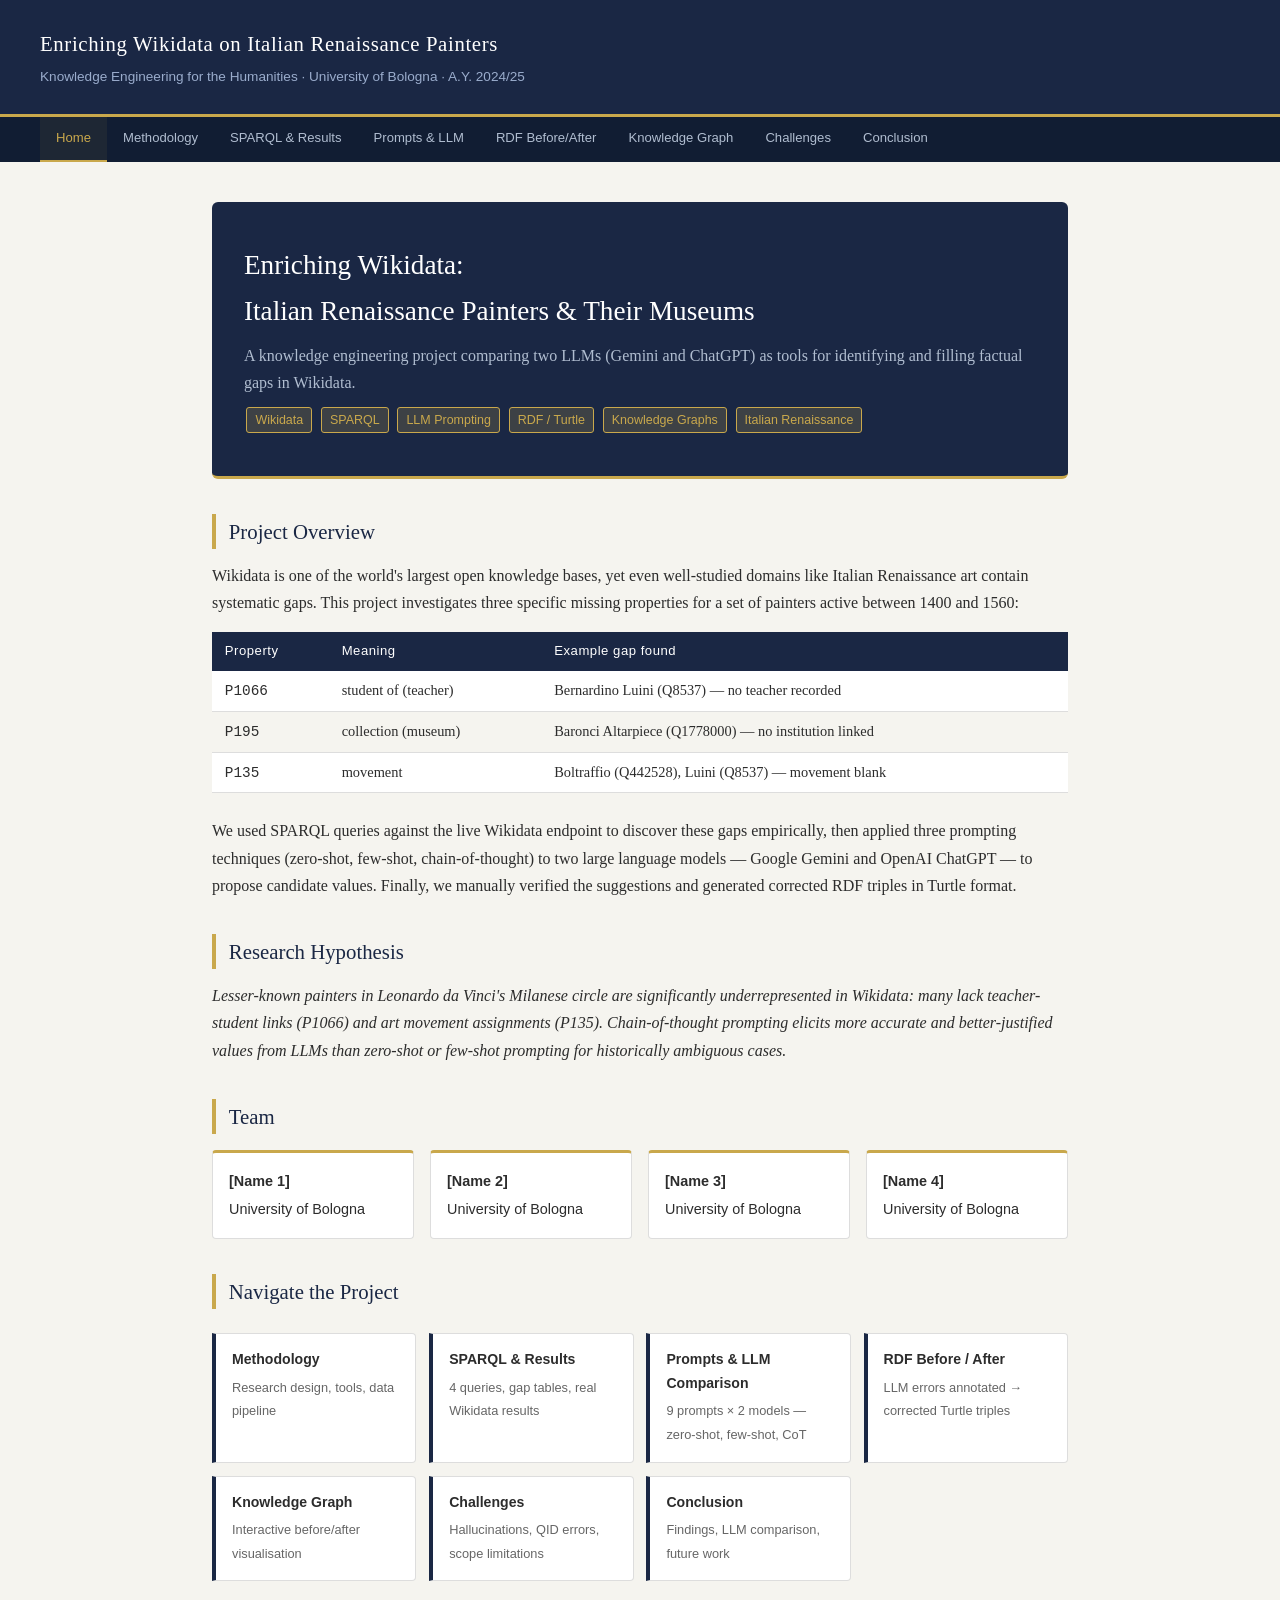
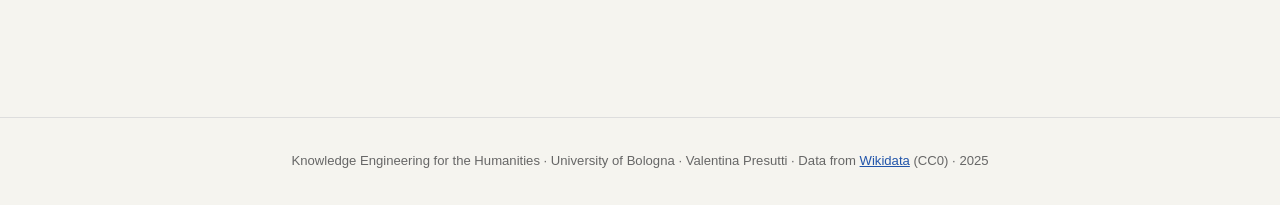
==== index.html @ 92e033bc "Initial deploy: KE Humanities project site" ====
<!DOCTYPE html>
<html lang="en">
<head>
  <meta charset="UTF-8">
  <meta name="viewport" content="width=device-width, initial-scale=1.0">
  <title>Enriching Wikidata: Italian Renaissance Painters</title>
  <link rel="stylesheet" href="style.css">
</head>
<body>

<header>
  <div class="site-title">Enriching Wikidata on Italian Renaissance Painters</div>
  <div class="site-subtitle">Knowledge Engineering for the Humanities · University of Bologna · A.Y. 2024/25</div>
</header>

<nav>
  <a href="index.html" class="active">Home</a>
  <a href="methodology.html">Methodology</a>
  <a href="sparql.html">SPARQL &amp; Results</a>
  <a href="prompts.html">Prompts &amp; LLM</a>
  <a href="rdf.html">RDF Before/After</a>
  <a href="graph.html">Knowledge Graph</a>
  <a href="challenges.html">Challenges</a>
  <a href="conclusion.html">Conclusion</a>
</nav>

<main>

  <div class="hero">
    <h1>Enriching Wikidata:<br>Italian Renaissance Painters &amp; Their Museums</h1>
    <p>A knowledge engineering project comparing two LLMs (Gemini and ChatGPT) as tools
       for identifying and filling factual gaps in Wikidata.</p>
    <span class="tag">Wikidata</span>
    <span class="tag">SPARQL</span>
    <span class="tag">LLM Prompting</span>
    <span class="tag">RDF / Turtle</span>
    <span class="tag">Knowledge Graphs</span>
    <span class="tag">Italian Renaissance</span>
  </div>

  <h2>Project Overview</h2>
  <p>
    Wikidata is one of the world's largest open knowledge bases, yet even well-studied
    domains like Italian Renaissance art contain systematic gaps. This project investigates
    three specific missing properties for a set of painters active between 1400 and 1560:
  </p>
  <table>
    <tr>
      <th>Property</th><th>Meaning</th><th>Example gap found</th>
    </tr>
    <tr>
      <td><code>P1066</code></td>
      <td>student of (teacher)</td>
      <td>Bernardino Luini (Q8537) — no teacher recorded</td>
    </tr>
    <tr>
      <td><code>P195</code></td>
      <td>collection (museum)</td>
      <td>Baronci Altarpiece (Q1778000) — no institution linked</td>
    </tr>
    <tr>
      <td><code>P135</code></td>
      <td>movement</td>
      <td>Boltraffio (Q442528), Luini (Q8537) — movement blank</td>
    </tr>
  </table>

  <p>
    We used SPARQL queries against the live Wikidata endpoint to discover these gaps
    empirically, then applied three prompting techniques (zero-shot, few-shot,
    chain-of-thought) to two large language models — Google Gemini and OpenAI ChatGPT —
    to propose candidate values. Finally, we manually verified the suggestions and
    generated corrected RDF triples in Turtle format.
  </p>

  <h2>Research Hypothesis</h2>
  <p>
    <em>Lesser-known painters in Leonardo da Vinci's Milanese circle are significantly
    underrepresented in Wikidata: many lack teacher-student links (P1066) and art
    movement assignments (P135). Chain-of-thought prompting elicits more accurate and
    better-justified values from LLMs than zero-shot or few-shot prompting for
    historically ambiguous cases.</em>
  </p>

  <h2>Team</h2>
  <div class="team-grid">
    <div class="team-card"><strong>[Name 1]</strong>University of Bologna</div>
    <div class="team-card"><strong>[Name 2]</strong>University of Bologna</div>
    <div class="team-card"><strong>[Name 3]</strong>University of Bologna</div>
    <div class="team-card"><strong>[Name 4]</strong>University of Bologna</div>
  </div>

  <h2>Navigate the Project</h2>
  <div class="quicklinks">
    <a class="quicklink" href="methodology.html">
      <strong>Methodology</strong>
      <span>Research design, tools, data pipeline</span>
    </a>
    <a class="quicklink" href="sparql.html">
      <strong>SPARQL &amp; Results</strong>
      <span>4 queries, gap tables, real Wikidata results</span>
    </a>
    <a class="quicklink" href="prompts.html">
      <strong>Prompts &amp; LLM Comparison</strong>
      <span>9 prompts × 2 models — zero-shot, few-shot, CoT</span>
    </a>
    <a class="quicklink" href="rdf.html">
      <strong>RDF Before / After</strong>
      <span>LLM errors annotated → corrected Turtle triples</span>
    </a>
    <a class="quicklink" href="graph.html">
      <strong>Knowledge Graph</strong>
      <span>Interactive before/after visualisation</span>
    </a>
    <a class="quicklink" href="challenges.html">
      <strong>Challenges</strong>
      <span>Hallucinations, QID errors, scope limitations</span>
    </a>
    <a class="quicklink" href="conclusion.html">
      <strong>Conclusion</strong>
      <span>Findings, LLM comparison, future work</span>
    </a>
  </div>

</main>

<footer>
  Knowledge Engineering for the Humanities · University of Bologna · Valentina Presutti ·
  Data from <a href="https://www.wikidata.org">Wikidata</a> (CC0) · 2025
</footer>

</body>
</html>
---- style.css ----
:root {
  --navy:    #1a2744;
  --navy2:   #111d33;
  --gold:    #c9a84c;
  --light:   #f5f4ef;
  --white:   #ffffff;
  --text:    #2c2c2c;
  --muted:   #666;
  --border:  #ddd;
  --code-bg: #1e1e2e;
  --code-fg: #cdd6f4;
  --gap-red: #c0392b;
  --ok-grn:  #27ae60;
}

* { box-sizing: border-box; margin: 0; padding: 0; }

body {
  font-family: 'Georgia', serif;
  font-size: 16px;
  line-height: 1.7;
  color: var(--text);
  background: var(--light);
}

/* ── HEADER ─────────────────────────────────────────── */
header {
  background: var(--navy);
  color: var(--white);
  padding: 1.6rem 2.5rem;
  border-bottom: 3px solid var(--gold);
}
header .site-title {
  font-size: 1.3rem;
  font-weight: normal;
  letter-spacing: 0.03em;
}
header .site-subtitle {
  color: #9aaccc;
  font-size: 0.85rem;
  font-family: sans-serif;
  margin-top: 0.25rem;
}

/* ── NAV ─────────────────────────────────────────────── */
nav {
  background: var(--navy2);
  padding: 0 2.5rem;
  display: flex;
  flex-wrap: wrap;
  gap: 0;
}
nav a {
  color: #b0bdd0;
  text-decoration: none;
  font-family: 'Arial', sans-serif;
  font-size: 0.82rem;
  padding: 0.65rem 1rem;
  display: inline-block;
  transition: color 0.2s, background 0.2s;
  border-bottom: 2px solid transparent;
}
nav a:hover,
nav a.active {
  color: var(--gold);
  border-bottom-color: var(--gold);
  background: rgba(201,168,76,0.07);
}

/* ── MAIN CONTENT ────────────────────────────────────── */
main {
  max-width: 920px;
  margin: 2.5rem auto;
  padding: 0 2rem 3rem;
}

.page-title {
  font-size: 1.8rem;
  color: var(--navy);
  margin-bottom: 0.4rem;
  font-weight: normal;
}
.page-desc {
  color: var(--muted);
  font-family: sans-serif;
  font-size: 0.9rem;
  margin-bottom: 2rem;
  border-bottom: 1px solid var(--border);
  padding-bottom: 1rem;
}

h2 {
  color: var(--navy);
  font-size: 1.3rem;
  border-left: 4px solid var(--gold);
  padding-left: 0.8rem;
  margin: 2.2rem 0 0.8rem;
  font-weight: normal;
}
h3 {
  color: var(--navy);
  font-size: 1.05rem;
  margin: 1.5rem 0 0.4rem;
}
p { margin-bottom: 1rem; }

a { color: #2255aa; }
a:hover { color: var(--gold); }

/* ── CODE BLOCKS ─────────────────────────────────────── */
pre {
  background: var(--code-bg);
  color: var(--code-fg);
  padding: 1.2rem 1.4rem;
  border-radius: 6px;
  overflow-x: auto;
  margin: 1rem 0 1.5rem;
  font-size: 0.83rem;
  line-height: 1.5;
  border-left: 3px solid var(--gold);
}
code {
  font-family: 'Courier New', 'Consolas', monospace;
}
p code, li code {
  background: #e8e6e0;
  padding: 0.1em 0.35em;
  border-radius: 3px;
  font-size: 0.88em;
}

/* ── TABLES ──────────────────────────────────────────── */
table {
  width: 100%;
  border-collapse: collapse;
  margin: 1rem 0 1.5rem;
  font-size: 0.9rem;
}
th {
  background: var(--navy);
  color: var(--white);
  padding: 0.5rem 0.8rem;
  text-align: left;
  font-family: sans-serif;
  font-weight: normal;
  font-size: 0.82rem;
  letter-spacing: 0.04em;
}
td {
  padding: 0.45rem 0.8rem;
  border-bottom: 1px solid var(--border);
  vertical-align: top;
}
tr:nth-child(even) td { background: var(--white); }
tr:hover td { background: #efe9d8; }

/* ── BADGES ──────────────────────────────────────────── */
.badge-gap {
  display: inline-block;
  background: var(--gap-red);
  color: white;
  font-size: 0.72rem;
  font-family: monospace;
  padding: 0.1rem 0.45rem;
  border-radius: 3px;
  vertical-align: middle;
}
.badge-ok {
  display: inline-block;
  background: var(--ok-grn);
  color: white;
  font-size: 0.72rem;
  font-family: monospace;
  padding: 0.1rem 0.45rem;
  border-radius: 3px;
  vertical-align: middle;
}

/* ── CALLOUT BOXES ───────────────────────────────────── */
.callout {
  border-left: 4px solid var(--gold);
  background: #fff8e8;
  padding: 0.8rem 1.2rem;
  margin: 1.2rem 0;
  border-radius: 0 4px 4px 0;
}
.callout.info  { border-color: #2980b9; background: #eaf4fb; }
.callout.warn  { border-color: #e67e22; background: #fef5e7; }
.callout.error { border-color: var(--gap-red); background: #fdedec; }
.callout.ok    { border-color: var(--ok-grn); background: #eafaf1; }

/* ── HERO BOX (index page) ───────────────────────────── */
.hero {
  background: var(--navy);
  color: var(--white);
  padding: 2.5rem 2rem;
  border-radius: 6px;
  margin-bottom: 2rem;
  border-bottom: 3px solid var(--gold);
}
.hero h1 {
  font-size: 1.7rem;
  font-weight: normal;
  margin-bottom: 0.5rem;
}
.hero p { color: #b0bdd0; margin-bottom: 0.5rem; }
.hero .tag {
  display: inline-block;
  background: rgba(201,168,76,0.2);
  color: var(--gold);
  border: 1px solid var(--gold);
  font-family: sans-serif;
  font-size: 0.78rem;
  padding: 0.1rem 0.5rem;
  border-radius: 3px;
  margin: 0.15rem;
}

/* ── TEAM GRID ───────────────────────────────────────── */
.team-grid {
  display: grid;
  grid-template-columns: repeat(auto-fit, minmax(180px, 1fr));
  gap: 1rem;
  margin: 1rem 0;
}
.team-card {
  background: var(--white);
  border: 1px solid var(--border);
  border-top: 3px solid var(--gold);
  padding: 1rem;
  border-radius: 4px;
  font-family: sans-serif;
  font-size: 0.9rem;
}
.team-card strong { display: block; margin-bottom: 0.2rem; }

/* ── QUICK LINKS (index) ─────────────────────────────── */
.quicklinks {
  display: grid;
  grid-template-columns: repeat(auto-fit, minmax(200px, 1fr));
  gap: 0.8rem;
  margin: 1.5rem 0;
}
.quicklink {
  background: var(--white);
  border: 1px solid var(--border);
  border-left: 4px solid var(--navy);
  padding: 0.9rem 1rem;
  text-decoration: none;
  color: var(--text);
  border-radius: 0 4px 4px 0;
  font-family: sans-serif;
  font-size: 0.88rem;
  transition: border-color 0.2s, background 0.2s;
  display: block;
}
.quicklink:hover {
  border-left-color: var(--gold);
  background: #fffdf5;
  color: var(--navy);
}
.quicklink strong { display: block; margin-bottom: 0.2rem; }
.quicklink span { color: var(--muted); font-size: 0.8rem; }

/* ── FOOTER ──────────────────────────────────────────── */
footer {
  text-align: center;
  padding: 2rem;
  color: var(--muted);
  font-size: 0.82rem;
  font-family: sans-serif;
  border-top: 1px solid var(--border);
  margin-top: 4rem;
}

/* ── RESPONSIVE ──────────────────────────────────────── */
@media (max-width: 640px) {
  header { padding: 1rem 1.2rem; }
  nav a { padding: 0.5rem 0.6rem; font-size: 0.75rem; }
  main { padding: 0 1rem 2rem; }
  pre { font-size: 0.78rem; }
}
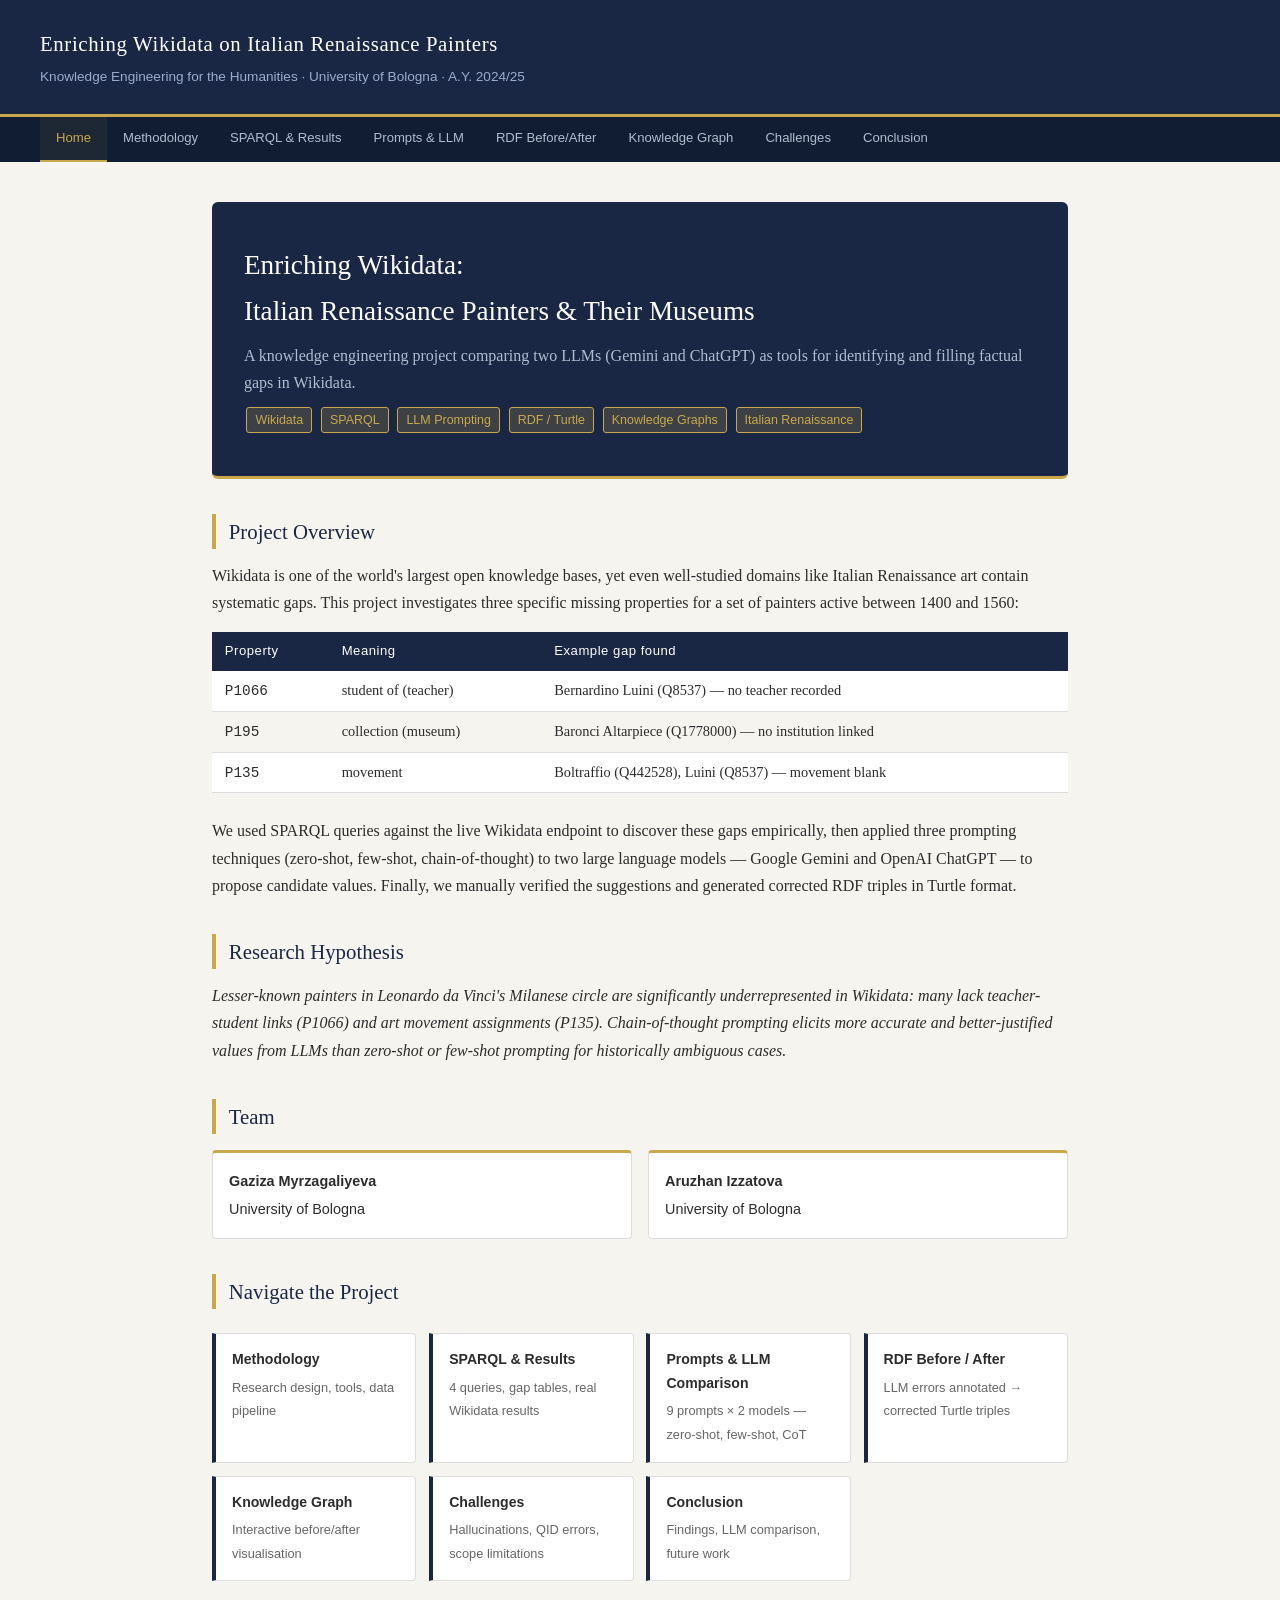
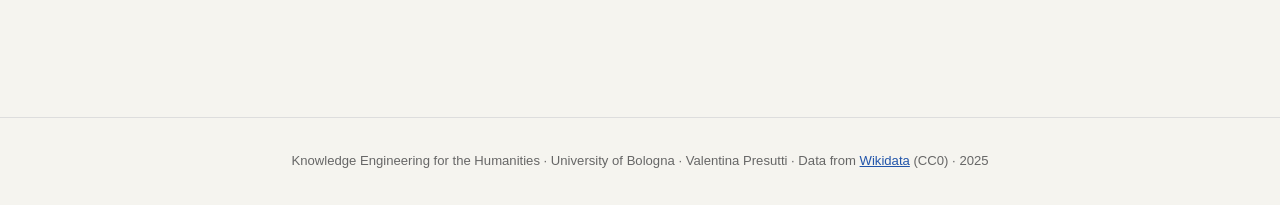
==== commit 1c412c87: "Add team names: Gaziza Myrzagaliyeva, Aruzhan Izzatova" ====
--- a/index.html
+++ b/index.html
@@ -84,10 +84,8 @@
 
   <h2>Team</h2>
   <div class="team-grid">
-    <div class="team-card"><strong>[Name 1]</strong>University of Bologna</div>
-    <div class="team-card"><strong>[Name 2]</strong>University of Bologna</div>
-    <div class="team-card"><strong>[Name 3]</strong>University of Bologna</div>
-    <div class="team-card"><strong>[Name 4]</strong>University of Bologna</div>
+    <div class="team-card"><strong>Gaziza Myrzagaliyeva</strong>University of Bologna</div>
+    <div class="team-card"><strong>Aruzhan Izzatova</strong>University of Bologna</div>
   </div>
 
   <h2>Navigate the Project</h2>
